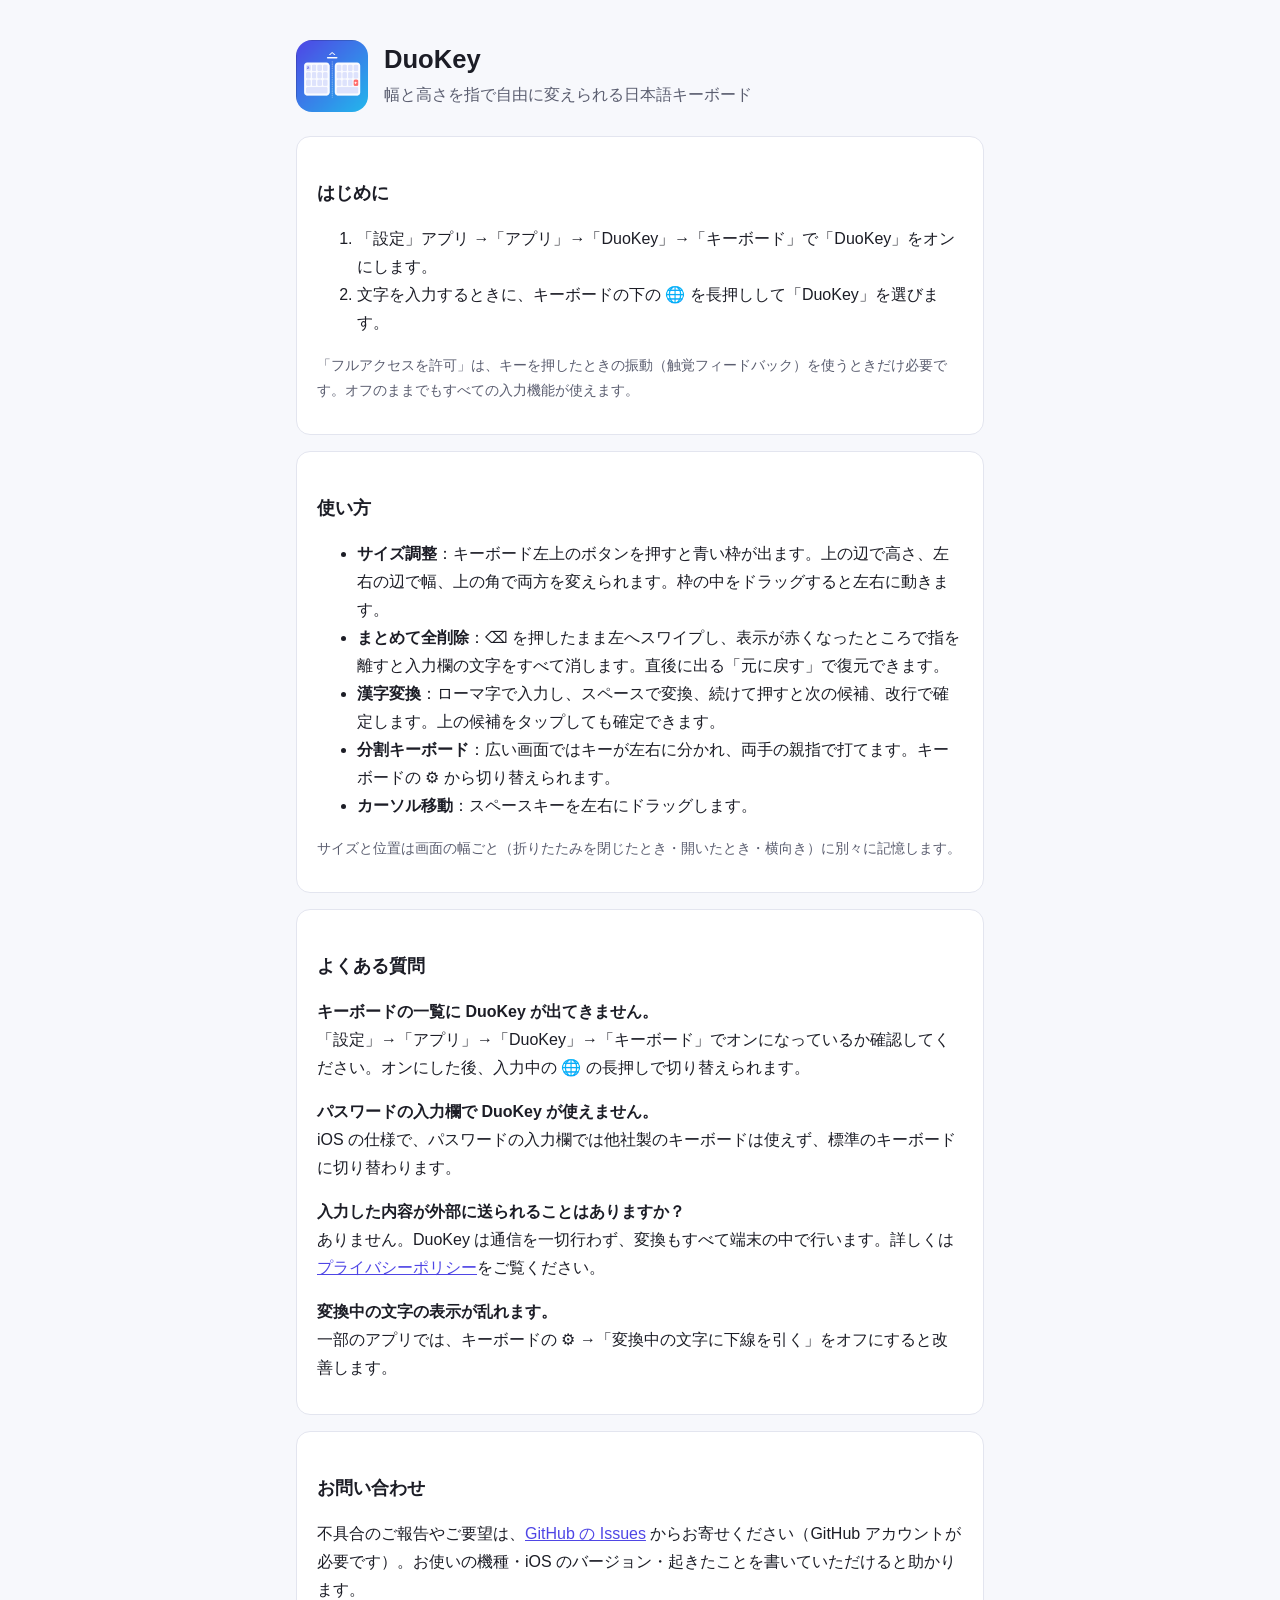
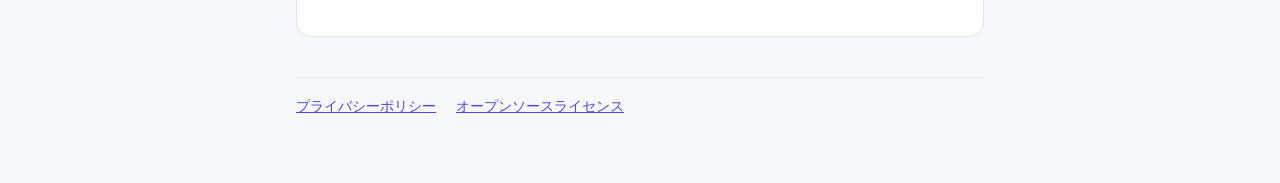
==== index.html @ 8a3907cf "Add DuoKey support, privacy policy and license pages Co-Authored-By: Claude Opus 5.5 <noreply@anthro" ====
<!doctype html>
<html lang="ja">
<head>
  <meta charset="utf-8">
  <meta name="viewport" content="width=device-width, initial-scale=1">
  <title>DuoKey サポート</title>
  <meta name="description" content="幅と高さを指で自由に変えられる日本語キーボード DuoKey のサポートページです。">
  <link rel="stylesheet" href="style.css">
</head>
<body>
<main>
  <header>
    <img src="icon.png" alt="DuoKey のアイコン">
    <div>
      <h1>DuoKey</h1>
      <p class="lead">幅と高さを指で自由に変えられる日本語キーボード</p>
    </div>
  </header>

  <section>
    <h2>はじめに</h2>
    <ol>
      <li>「設定」アプリ →「アプリ」→「DuoKey」→「キーボード」で「DuoKey」をオンにします。</li>
      <li>文字を入力するときに、キーボードの下の 🌐 を長押しして「DuoKey」を選びます。</li>
    </ol>
    <p class="muted">「フルアクセスを許可」は、キーを押したときの振動（触覚フィードバック）を使うときだけ必要です。オフのままでもすべての入力機能が使えます。</p>
  </section>

  <section>
    <h2>使い方</h2>
    <ul>
      <li><strong>サイズ調整</strong>：キーボード左上のボタンを押すと青い枠が出ます。上の辺で高さ、左右の辺で幅、上の角で両方を変えられます。枠の中をドラッグすると左右に動きます。</li>
      <li><strong>まとめて全削除</strong>：⌫ を押したまま左へスワイプし、表示が赤くなったところで指を離すと入力欄の文字をすべて消します。直後に出る「元に戻す」で復元できます。</li>
      <li><strong>漢字変換</strong>：ローマ字で入力し、スペースで変換、続けて押すと次の候補、改行で確定します。上の候補をタップしても確定できます。</li>
      <li><strong>分割キーボード</strong>：広い画面ではキーが左右に分かれ、両手の親指で打てます。キーボードの ⚙︎ から切り替えられます。</li>
      <li><strong>カーソル移動</strong>：スペースキーを左右にドラッグします。</li>
    </ul>
    <p class="muted">サイズと位置は画面の幅ごと（折りたたみを閉じたとき・開いたとき・横向き）に別々に記憶します。</p>
  </section>

  <section>
    <h2>よくある質問</h2>
    <p><strong>キーボードの一覧に DuoKey が出てきません。</strong><br>
    「設定」→「アプリ」→「DuoKey」→「キーボード」でオンになっているか確認してください。オンにした後、入力中の 🌐 の長押しで切り替えられます。</p>
    <p><strong>パスワードの入力欄で DuoKey が使えません。</strong><br>
    iOS の仕様で、パスワードの入力欄では他社製のキーボードは使えず、標準のキーボードに切り替わります。</p>
    <p><strong>入力した内容が外部に送られることはありますか？</strong><br>
    ありません。DuoKey は通信を一切行わず、変換もすべて端末の中で行います。詳しくは<a href="privacy.html">プライバシーポリシー</a>をご覧ください。</p>
    <p><strong>変換中の文字の表示が乱れます。</strong><br>
    一部のアプリでは、キーボードの ⚙︎ →「変換中の文字に下線を引く」をオフにすると改善します。</p>
  </section>

  <section>
    <h2>お問い合わせ</h2>
    <p>不具合のご報告やご要望は、<a href="https://github.com/ohayou0912/duokey-support/issues">GitHub の Issues</a> からお寄せください（GitHub アカウントが必要です）。お使いの機種・iOS のバージョン・起きたことを書いていただけると助かります。</p>
  </section>

  <nav>
    <a href="privacy.html">プライバシーポリシー</a>
    <a href="licenses.html">オープンソースライセンス</a>
  </nav>
</main>
</body>
</html>
---- style.css ----
:root {
  --bg: #f7f8fc;
  --surface: #ffffff;
  --text: #1c1d26;
  --muted: #5b5e70;
  --accent: #4f46e5;
  --line: #e3e5ef;
  color-scheme: light dark;
}

@media (prefers-color-scheme: dark) {
  :root {
    --bg: #111218;
    --surface: #1b1c24;
    --text: #eceef6;
    --muted: #a3a6b8;
    --accent: #8b85ff;
    --line: #2c2e3a;
  }
}

* { box-sizing: border-box; }

body {
  margin: 0;
  background: var(--bg);
  color: var(--text);
  font-family: -apple-system, BlinkMacSystemFont, "Hiragino Sans", "Yu Gothic UI", "Segoe UI", sans-serif;
  line-height: 1.75;
}

main {
  max-width: 720px;
  margin: 0 auto;
  padding: 40px 16px 64px;
}

header {
  display: flex;
  align-items: center;
  gap: 16px;
  margin-bottom: 24px;
}

header img {
  width: 72px;
  height: 72px;
  border-radius: 16px;
}

h1 { font-size: 1.6rem; margin: 0; line-height: 1.3; }
h2 { font-size: 1.15rem; margin: 32px 0 8px; }
p, li { color: var(--text); }
.lead { color: var(--muted); margin: 4px 0 0; }
.muted { color: var(--muted); font-size: 0.9rem; }
a { color: var(--accent); }

section {
  background: var(--surface);
  border: 1px solid var(--line);
  border-radius: 14px;
  padding: 8px 20px 16px;
  margin-top: 16px;
}

nav {
  margin-top: 40px;
  padding-top: 16px;
  border-top: 1px solid var(--line);
  font-size: 0.9rem;
}

nav a { margin-right: 16px; }
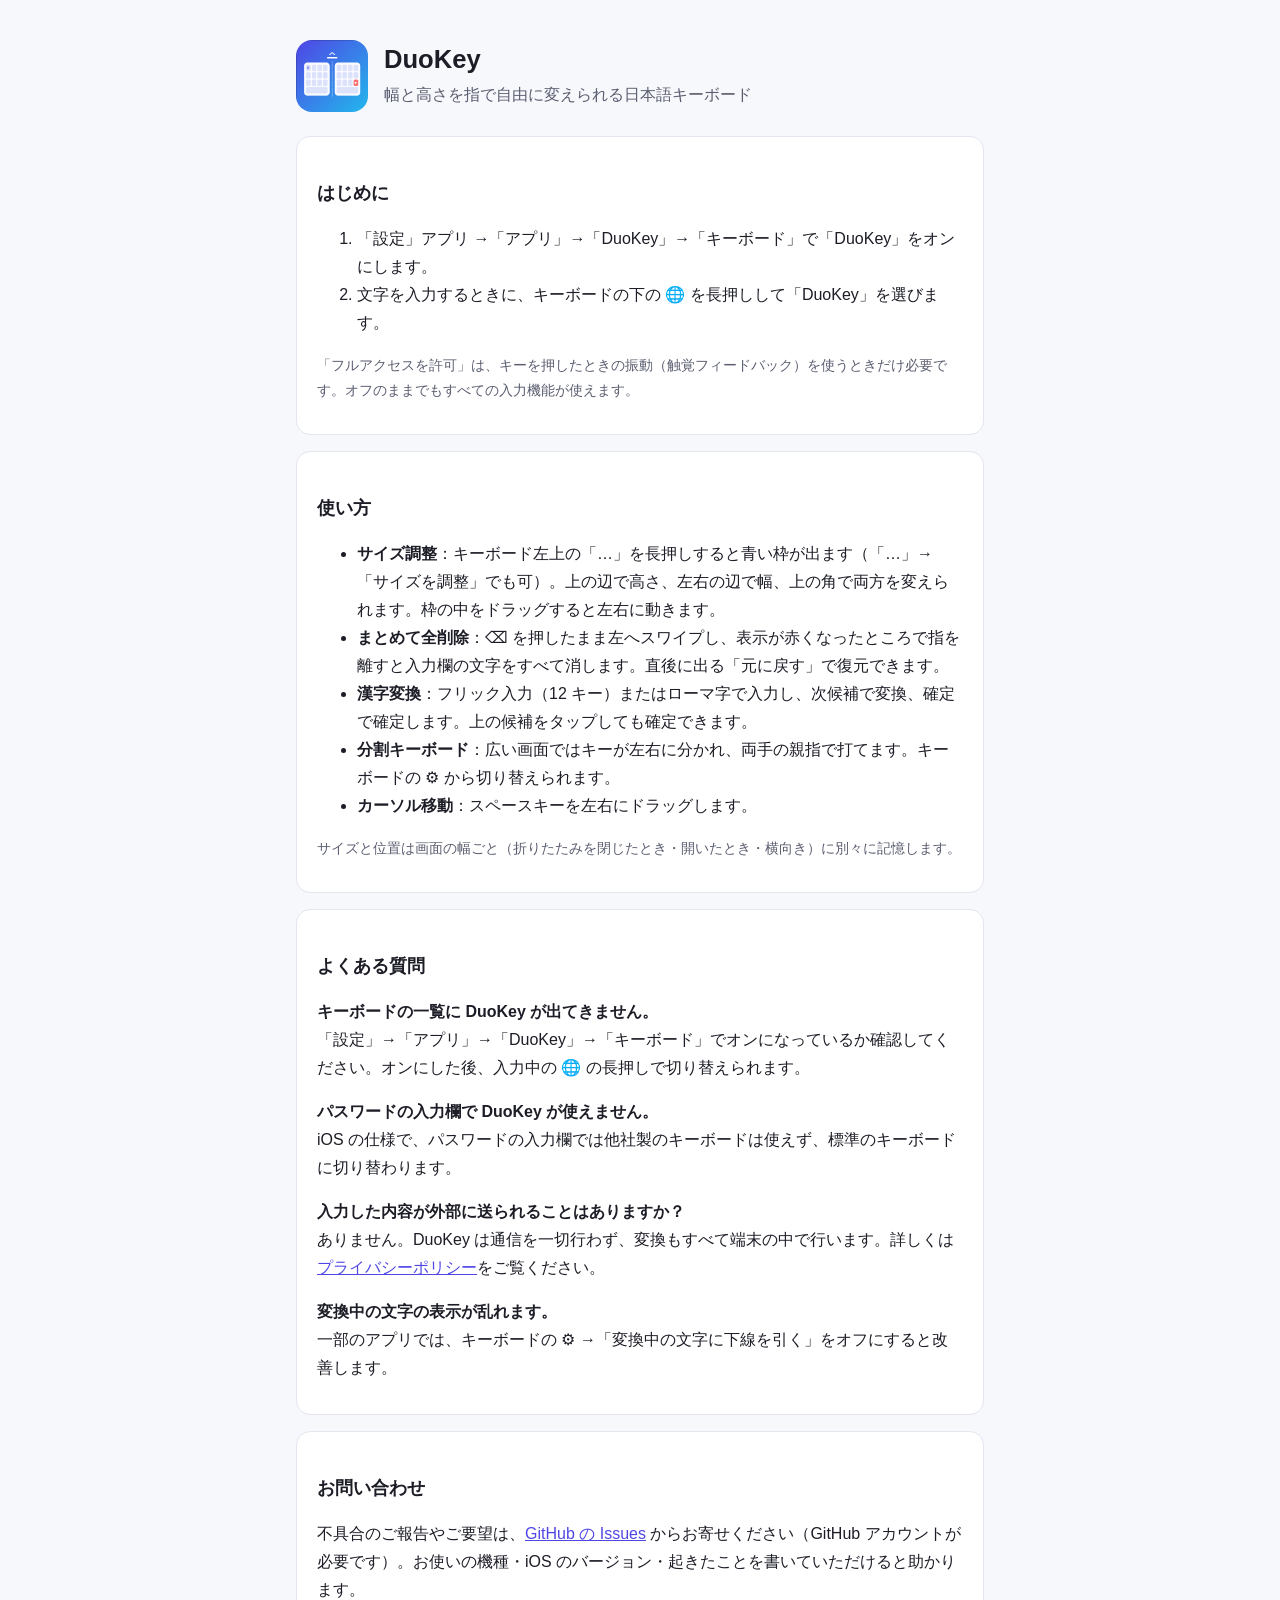
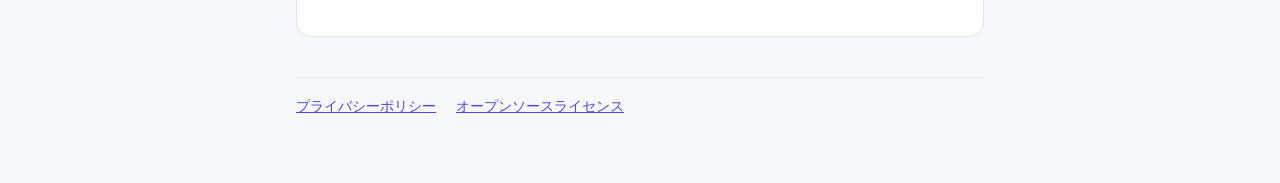
==== commit 35d377fc: "Describe flick input and the new size-adjust entry point Co-Authored-By: Claude Opus 5.5 <noreply@an" ====
--- a/index.html
+++ b/index.html
@@ -29,9 +29,9 @@
   <section>
     <h2>使い方</h2>
     <ul>
-      <li><strong>サイズ調整</strong>：キーボード左上のボタンを押すと青い枠が出ます。上の辺で高さ、左右の辺で幅、上の角で両方を変えられます。枠の中をドラッグすると左右に動きます。</li>
+      <li><strong>サイズ調整</strong>：キーボード左上の「…」を長押しすると青い枠が出ます（「…」→「サイズを調整」でも可）。上の辺で高さ、左右の辺で幅、上の角で両方を変えられます。枠の中をドラッグすると左右に動きます。</li>
       <li><strong>まとめて全削除</strong>：⌫ を押したまま左へスワイプし、表示が赤くなったところで指を離すと入力欄の文字をすべて消します。直後に出る「元に戻す」で復元できます。</li>
-      <li><strong>漢字変換</strong>：ローマ字で入力し、スペースで変換、続けて押すと次の候補、改行で確定します。上の候補をタップしても確定できます。</li>
+      <li><strong>漢字変換</strong>：フリック入力（12 キー）またはローマ字で入力し、次候補で変換、確定で確定します。上の候補をタップしても確定できます。</li>
       <li><strong>分割キーボード</strong>：広い画面ではキーが左右に分かれ、両手の親指で打てます。キーボードの ⚙︎ から切り替えられます。</li>
       <li><strong>カーソル移動</strong>：スペースキーを左右にドラッグします。</li>
     </ul>
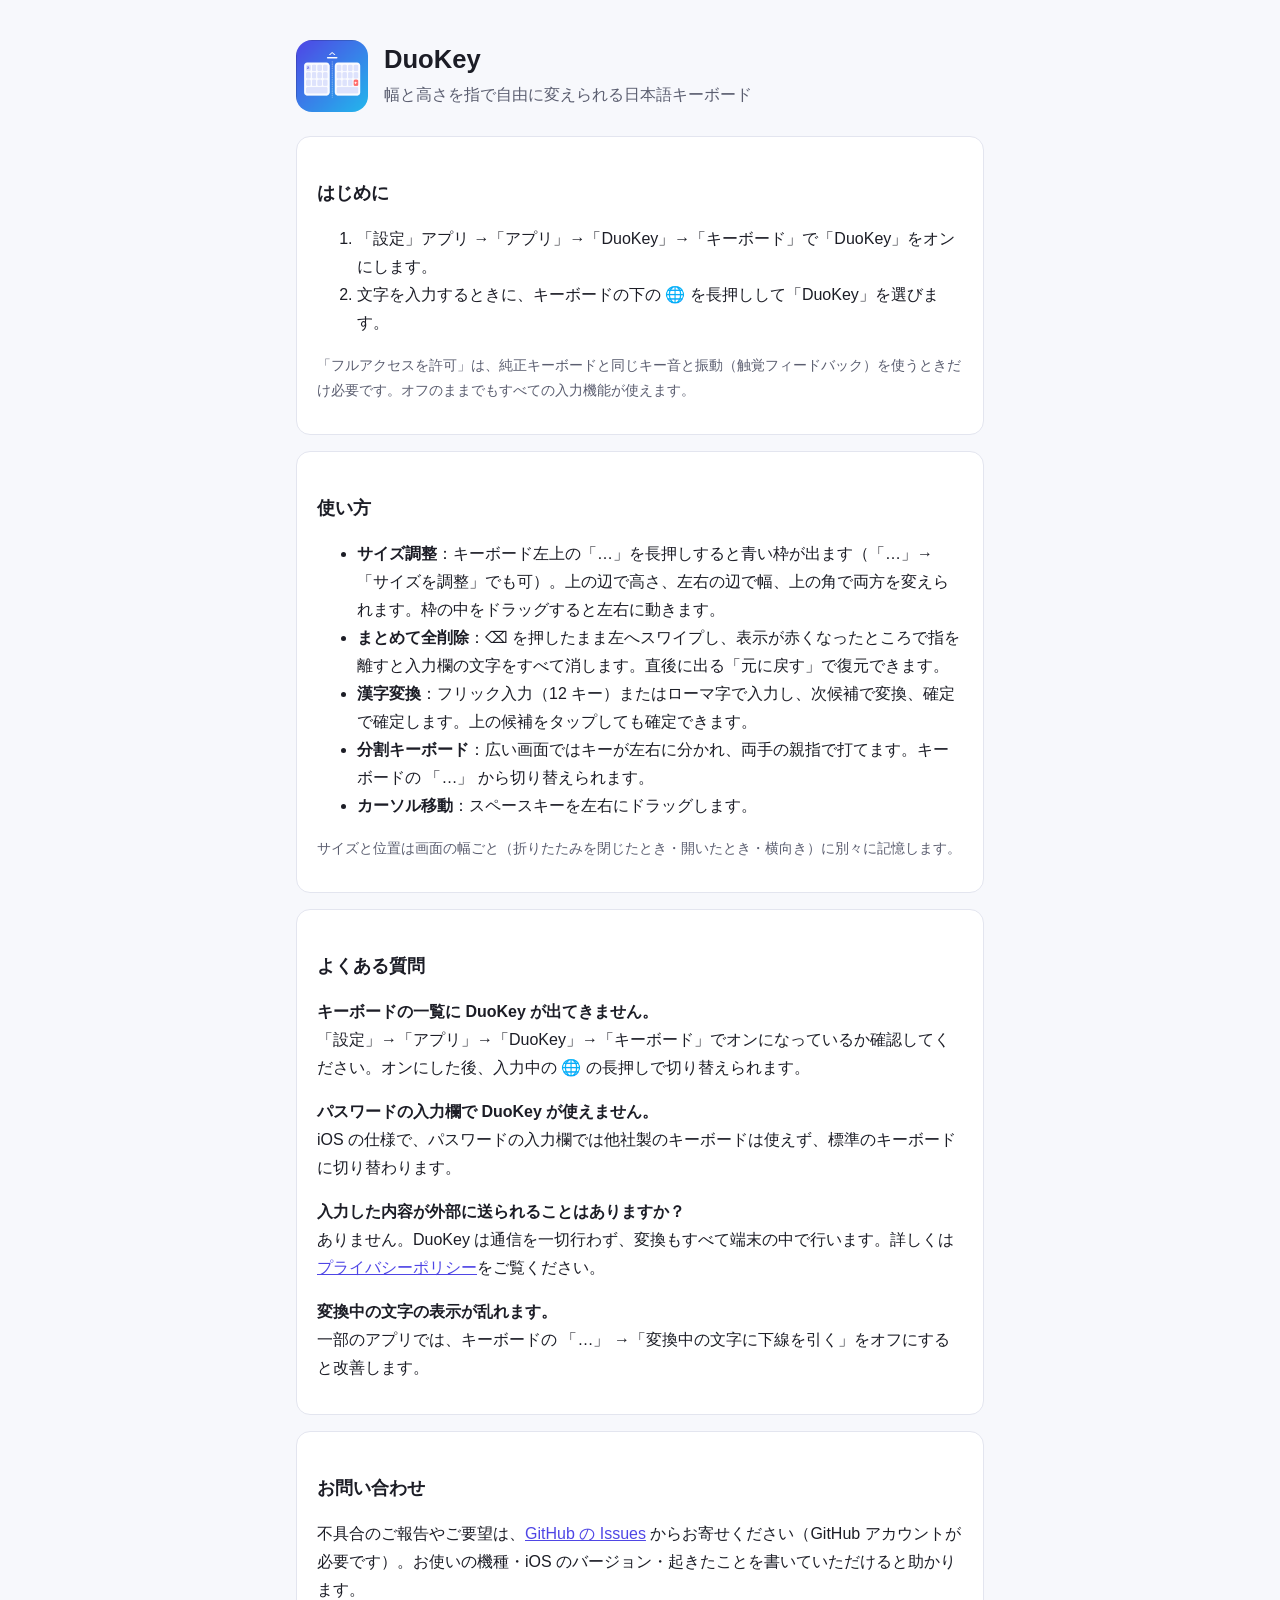
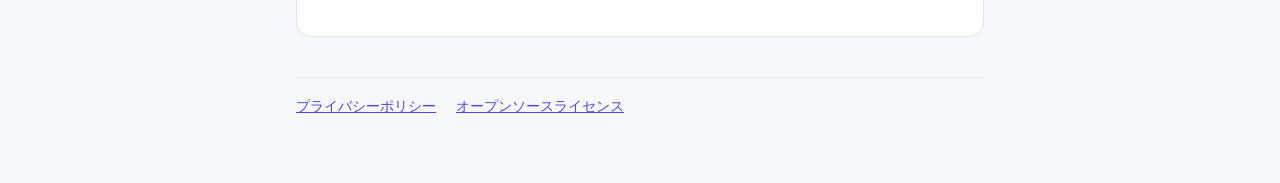
==== commit 970a9217: "Say Full Access is for key sounds and haptics; point to the … menu Co-Authored-By: Claude Opus 5.5 <" ====
--- a/index.html
+++ b/index.html
@@ -23,7 +23,7 @@
       <li>「設定」アプリ →「アプリ」→「DuoKey」→「キーボード」で「DuoKey」をオンにします。</li>
       <li>文字を入力するときに、キーボードの下の 🌐 を長押しして「DuoKey」を選びます。</li>
     </ol>
-    <p class="muted">「フルアクセスを許可」は、キーを押したときの振動（触覚フィードバック）を使うときだけ必要です。オフのままでもすべての入力機能が使えます。</p>
+    <p class="muted">「フルアクセスを許可」は、純正キーボードと同じキー音と振動（触覚フィードバック）を使うときだけ必要です。オフのままでもすべての入力機能が使えます。</p>
   </section>
 
   <section>
@@ -32,7 +32,7 @@
       <li><strong>サイズ調整</strong>：キーボード左上の「…」を長押しすると青い枠が出ます（「…」→「サイズを調整」でも可）。上の辺で高さ、左右の辺で幅、上の角で両方を変えられます。枠の中をドラッグすると左右に動きます。</li>
       <li><strong>まとめて全削除</strong>：⌫ を押したまま左へスワイプし、表示が赤くなったところで指を離すと入力欄の文字をすべて消します。直後に出る「元に戻す」で復元できます。</li>
       <li><strong>漢字変換</strong>：フリック入力（12 キー）またはローマ字で入力し、次候補で変換、確定で確定します。上の候補をタップしても確定できます。</li>
-      <li><strong>分割キーボード</strong>：広い画面ではキーが左右に分かれ、両手の親指で打てます。キーボードの ⚙︎ から切り替えられます。</li>
+      <li><strong>分割キーボード</strong>：広い画面ではキーが左右に分かれ、両手の親指で打てます。キーボードの 「…」 から切り替えられます。</li>
       <li><strong>カーソル移動</strong>：スペースキーを左右にドラッグします。</li>
     </ul>
     <p class="muted">サイズと位置は画面の幅ごと（折りたたみを閉じたとき・開いたとき・横向き）に別々に記憶します。</p>
@@ -47,7 +47,7 @@
     <p><strong>入力した内容が外部に送られることはありますか？</strong><br>
     ありません。DuoKey は通信を一切行わず、変換もすべて端末の中で行います。詳しくは<a href="privacy.html">プライバシーポリシー</a>をご覧ください。</p>
     <p><strong>変換中の文字の表示が乱れます。</strong><br>
-    一部のアプリでは、キーボードの ⚙︎ →「変換中の文字に下線を引く」をオフにすると改善します。</p>
+    一部のアプリでは、キーボードの 「…」 →「変換中の文字に下線を引く」をオフにすると改善します。</p>
   </section>
 
   <section>
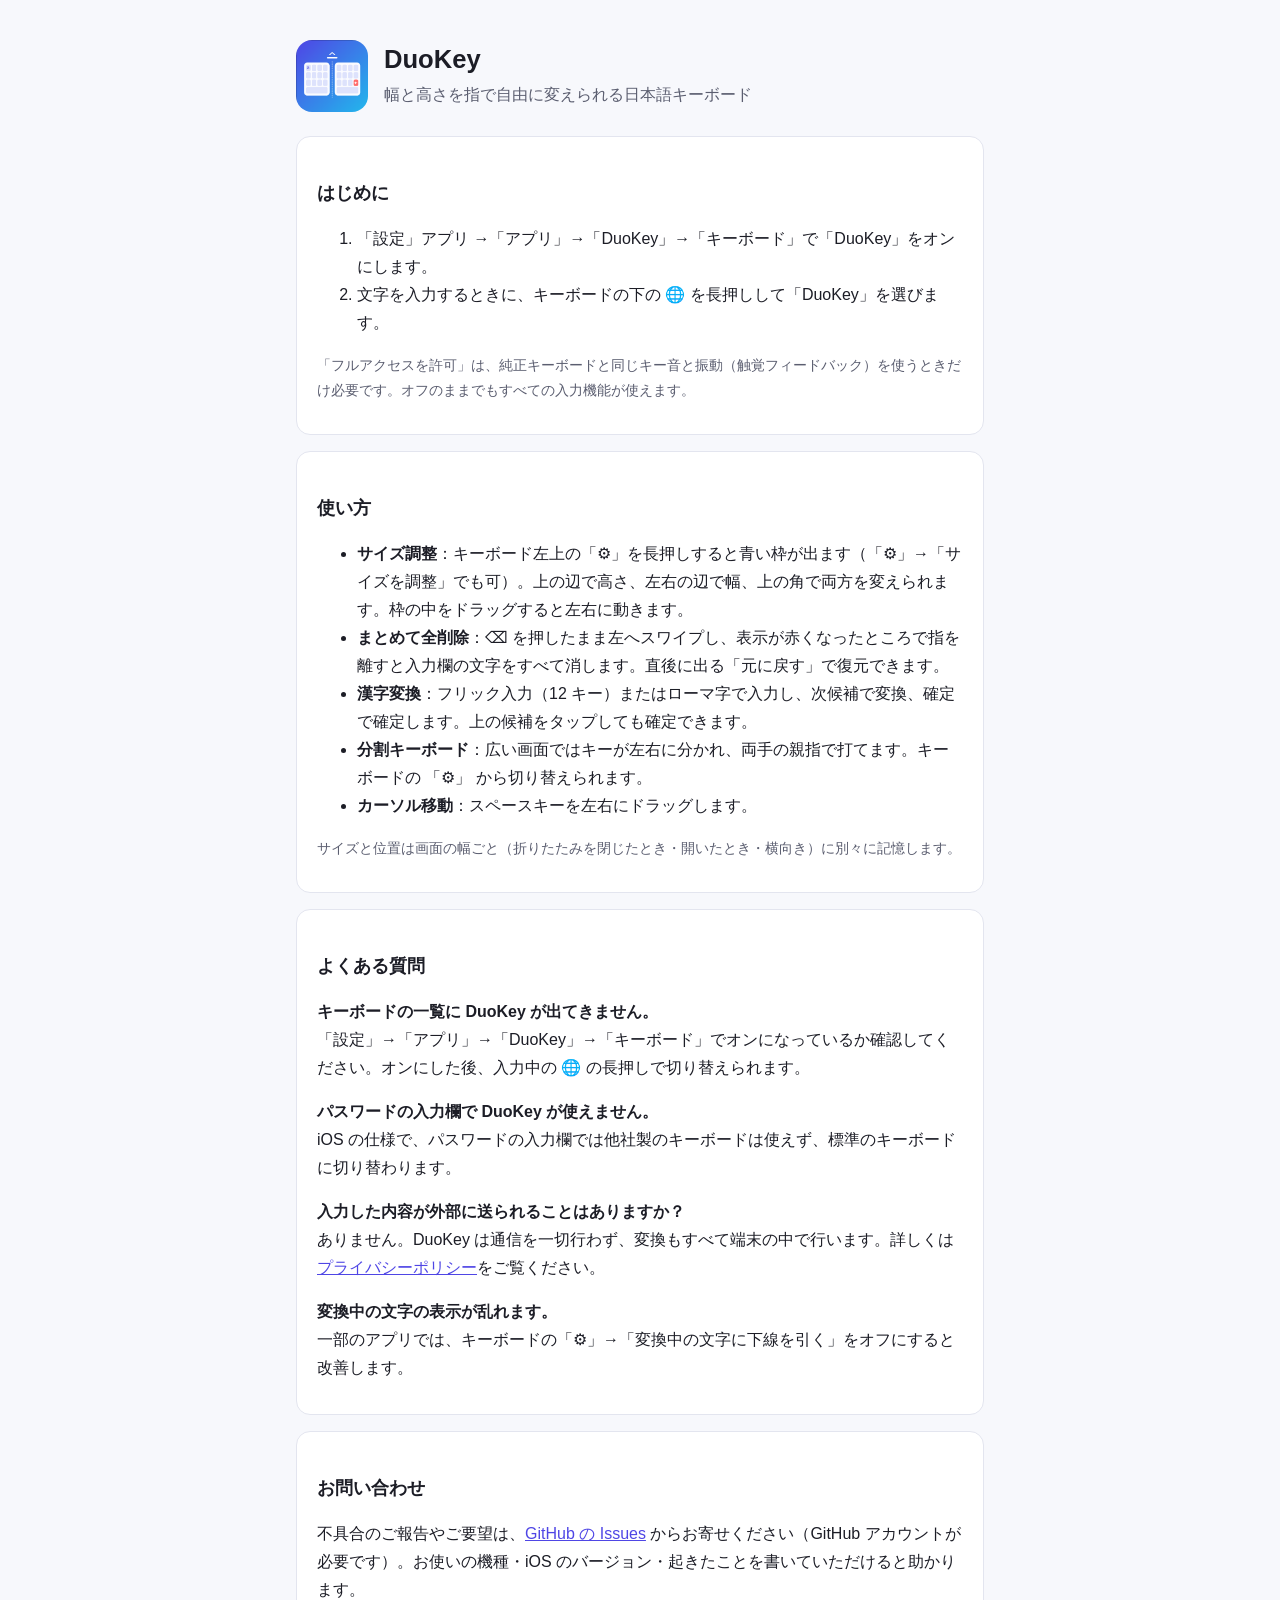
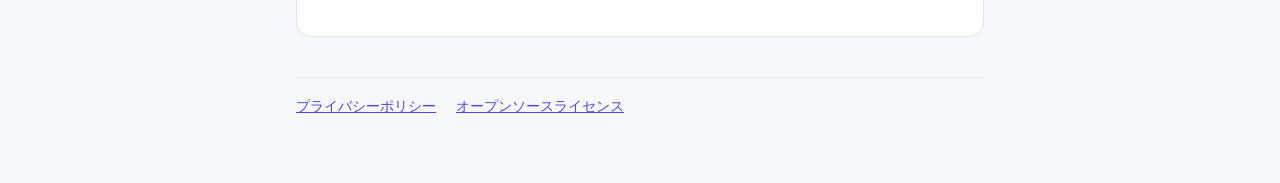
==== commit e683e9b4: "Call the settings button a gear Co-Authored-By: Claude Opus 5.5 <noreply@anthropic.com>" ====
--- a/index.html
+++ b/index.html
@@ -29,10 +29,10 @@
   <section>
     <h2>使い方</h2>
     <ul>
-      <li><strong>サイズ調整</strong>：キーボード左上の「…」を長押しすると青い枠が出ます（「…」→「サイズを調整」でも可）。上の辺で高さ、左右の辺で幅、上の角で両方を変えられます。枠の中をドラッグすると左右に動きます。</li>
+      <li><strong>サイズ調整</strong>：キーボード左上の「⚙︎」を長押しすると青い枠が出ます（「⚙︎」→「サイズを調整」でも可）。上の辺で高さ、左右の辺で幅、上の角で両方を変えられます。枠の中をドラッグすると左右に動きます。</li>
       <li><strong>まとめて全削除</strong>：⌫ を押したまま左へスワイプし、表示が赤くなったところで指を離すと入力欄の文字をすべて消します。直後に出る「元に戻す」で復元できます。</li>
       <li><strong>漢字変換</strong>：フリック入力（12 キー）またはローマ字で入力し、次候補で変換、確定で確定します。上の候補をタップしても確定できます。</li>
-      <li><strong>分割キーボード</strong>：広い画面ではキーが左右に分かれ、両手の親指で打てます。キーボードの 「…」 から切り替えられます。</li>
+      <li><strong>分割キーボード</strong>：広い画面ではキーが左右に分かれ、両手の親指で打てます。キーボードの 「⚙︎」 から切り替えられます。</li>
       <li><strong>カーソル移動</strong>：スペースキーを左右にドラッグします。</li>
     </ul>
     <p class="muted">サイズと位置は画面の幅ごと（折りたたみを閉じたとき・開いたとき・横向き）に別々に記憶します。</p>
@@ -47,7 +47,7 @@
     <p><strong>入力した内容が外部に送られることはありますか？</strong><br>
     ありません。DuoKey は通信を一切行わず、変換もすべて端末の中で行います。詳しくは<a href="privacy.html">プライバシーポリシー</a>をご覧ください。</p>
     <p><strong>変換中の文字の表示が乱れます。</strong><br>
-    一部のアプリでは、キーボードの 「…」 →「変換中の文字に下線を引く」をオフにすると改善します。</p>
+    一部のアプリでは、キーボードの「⚙︎」→「変換中の文字に下線を引く」をオフにすると改善します。</p>
   </section>
 
   <section>
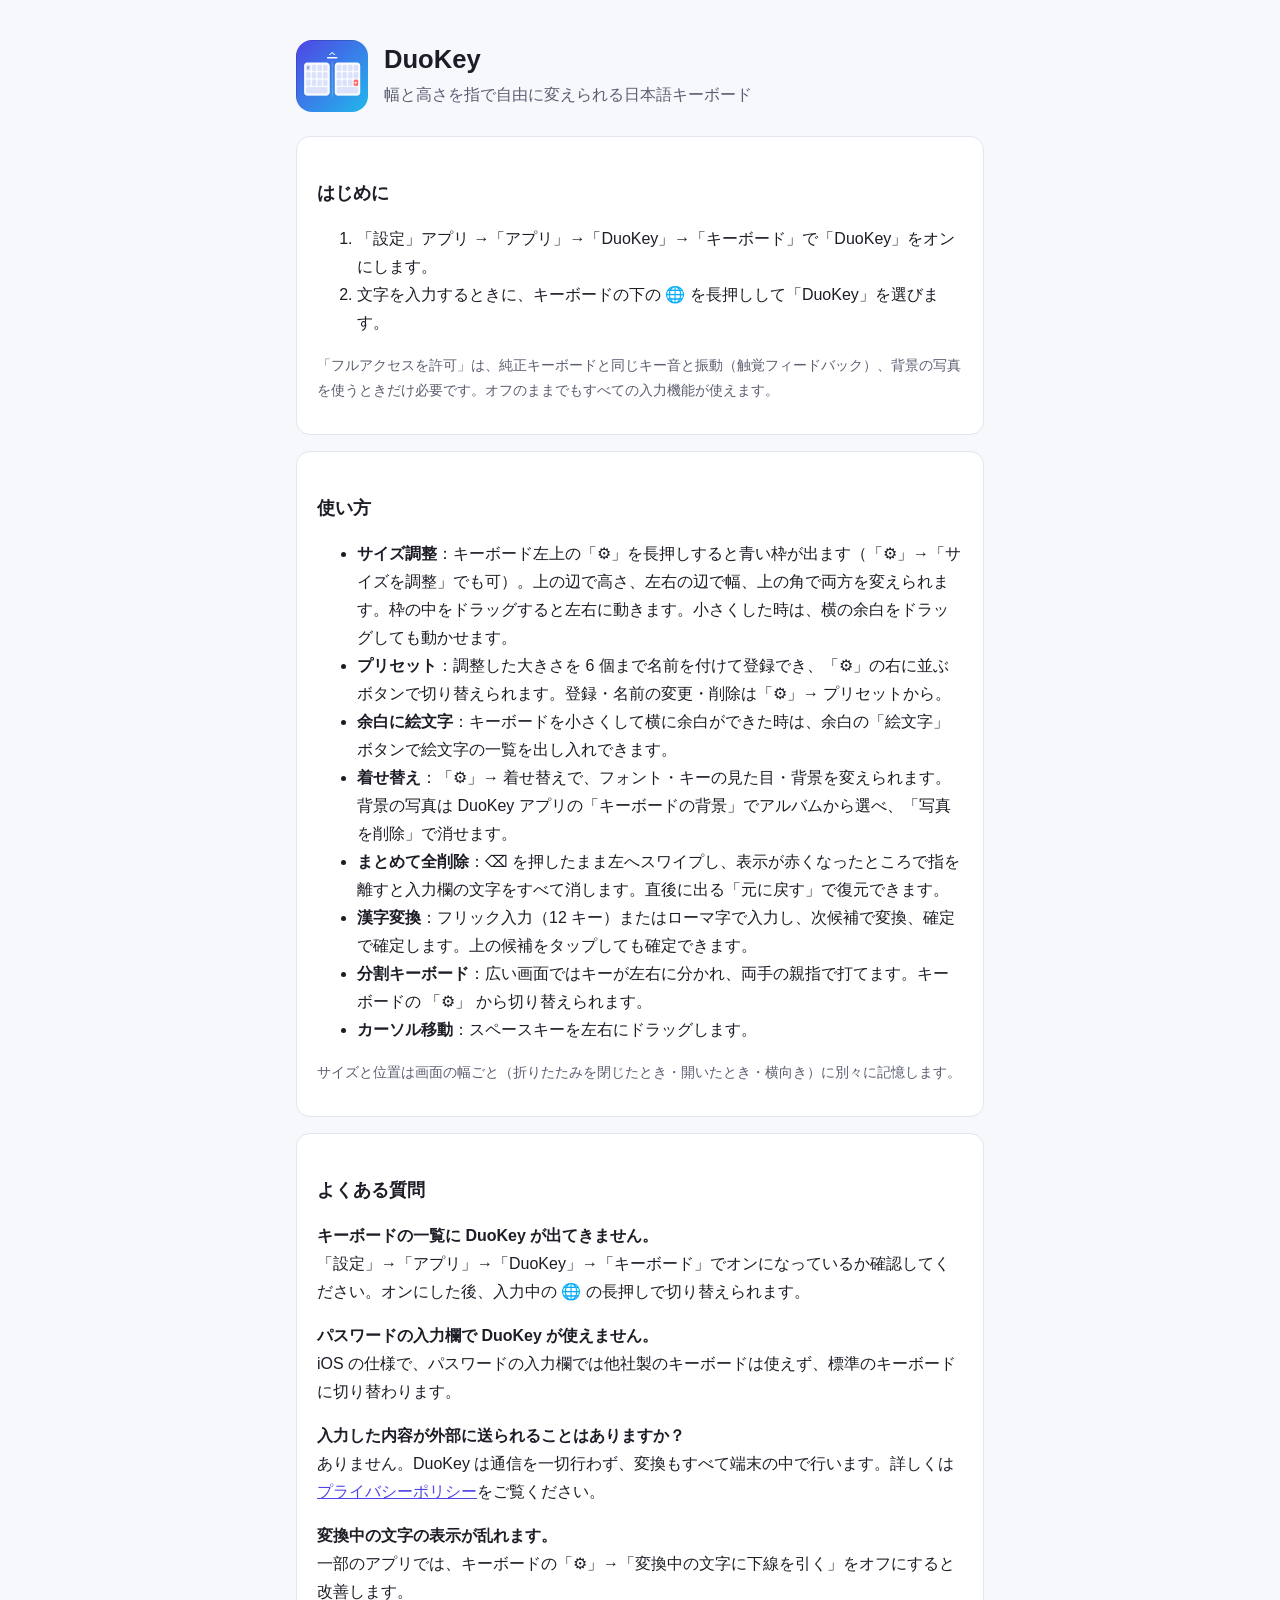
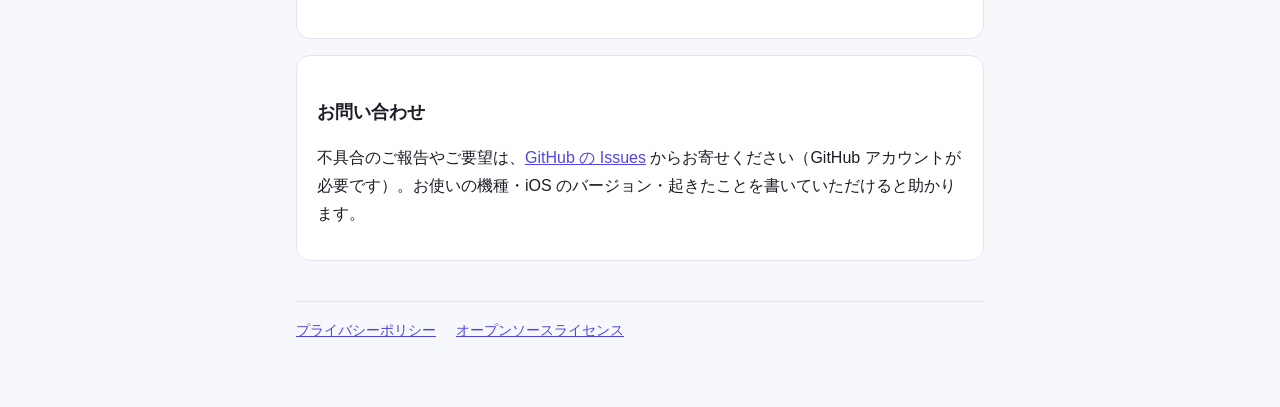
==== commit 3f347b31: "Describe presets, the emoji margin and background photos picked in the app Co-Authored-By: Claude Op" ====
--- a/index.html
+++ b/index.html
@@ -23,13 +23,16 @@
       <li>「設定」アプリ →「アプリ」→「DuoKey」→「キーボード」で「DuoKey」をオンにします。</li>
       <li>文字を入力するときに、キーボードの下の 🌐 を長押しして「DuoKey」を選びます。</li>
     </ol>
-    <p class="muted">「フルアクセスを許可」は、純正キーボードと同じキー音と振動（触覚フィードバック）を使うときだけ必要です。オフのままでもすべての入力機能が使えます。</p>
+    <p class="muted">「フルアクセスを許可」は、純正キーボードと同じキー音と振動（触覚フィードバック）、背景の写真を使うときだけ必要です。オフのままでもすべての入力機能が使えます。</p>
   </section>
 
   <section>
     <h2>使い方</h2>
     <ul>
-      <li><strong>サイズ調整</strong>：キーボード左上の「⚙︎」を長押しすると青い枠が出ます（「⚙︎」→「サイズを調整」でも可）。上の辺で高さ、左右の辺で幅、上の角で両方を変えられます。枠の中をドラッグすると左右に動きます。</li>
+      <li><strong>サイズ調整</strong>：キーボード左上の「⚙︎」を長押しすると青い枠が出ます（「⚙︎」→「サイズを調整」でも可）。上の辺で高さ、左右の辺で幅、上の角で両方を変えられます。枠の中をドラッグすると左右に動きます。小さくした時は、横の余白をドラッグしても動かせます。</li>
+      <li><strong>プリセット</strong>：調整した大きさを 6 個まで名前を付けて登録でき、「⚙︎」の右に並ぶボタンで切り替えられます。登録・名前の変更・削除は「⚙︎」→ プリセットから。</li>
+      <li><strong>余白に絵文字</strong>：キーボードを小さくして横に余白ができた時は、余白の「絵文字」ボタンで絵文字の一覧を出し入れできます。</li>
+      <li><strong>着せ替え</strong>：「⚙︎」→ 着せ替えで、フォント・キーの見た目・背景を変えられます。背景の写真は DuoKey アプリの「キーボードの背景」でアルバムから選べ、「写真を削除」で消せます。</li>
       <li><strong>まとめて全削除</strong>：⌫ を押したまま左へスワイプし、表示が赤くなったところで指を離すと入力欄の文字をすべて消します。直後に出る「元に戻す」で復元できます。</li>
       <li><strong>漢字変換</strong>：フリック入力（12 キー）またはローマ字で入力し、次候補で変換、確定で確定します。上の候補をタップしても確定できます。</li>
       <li><strong>分割キーボード</strong>：広い画面ではキーが左右に分かれ、両手の親指で打てます。キーボードの 「⚙︎」 から切り替えられます。</li>
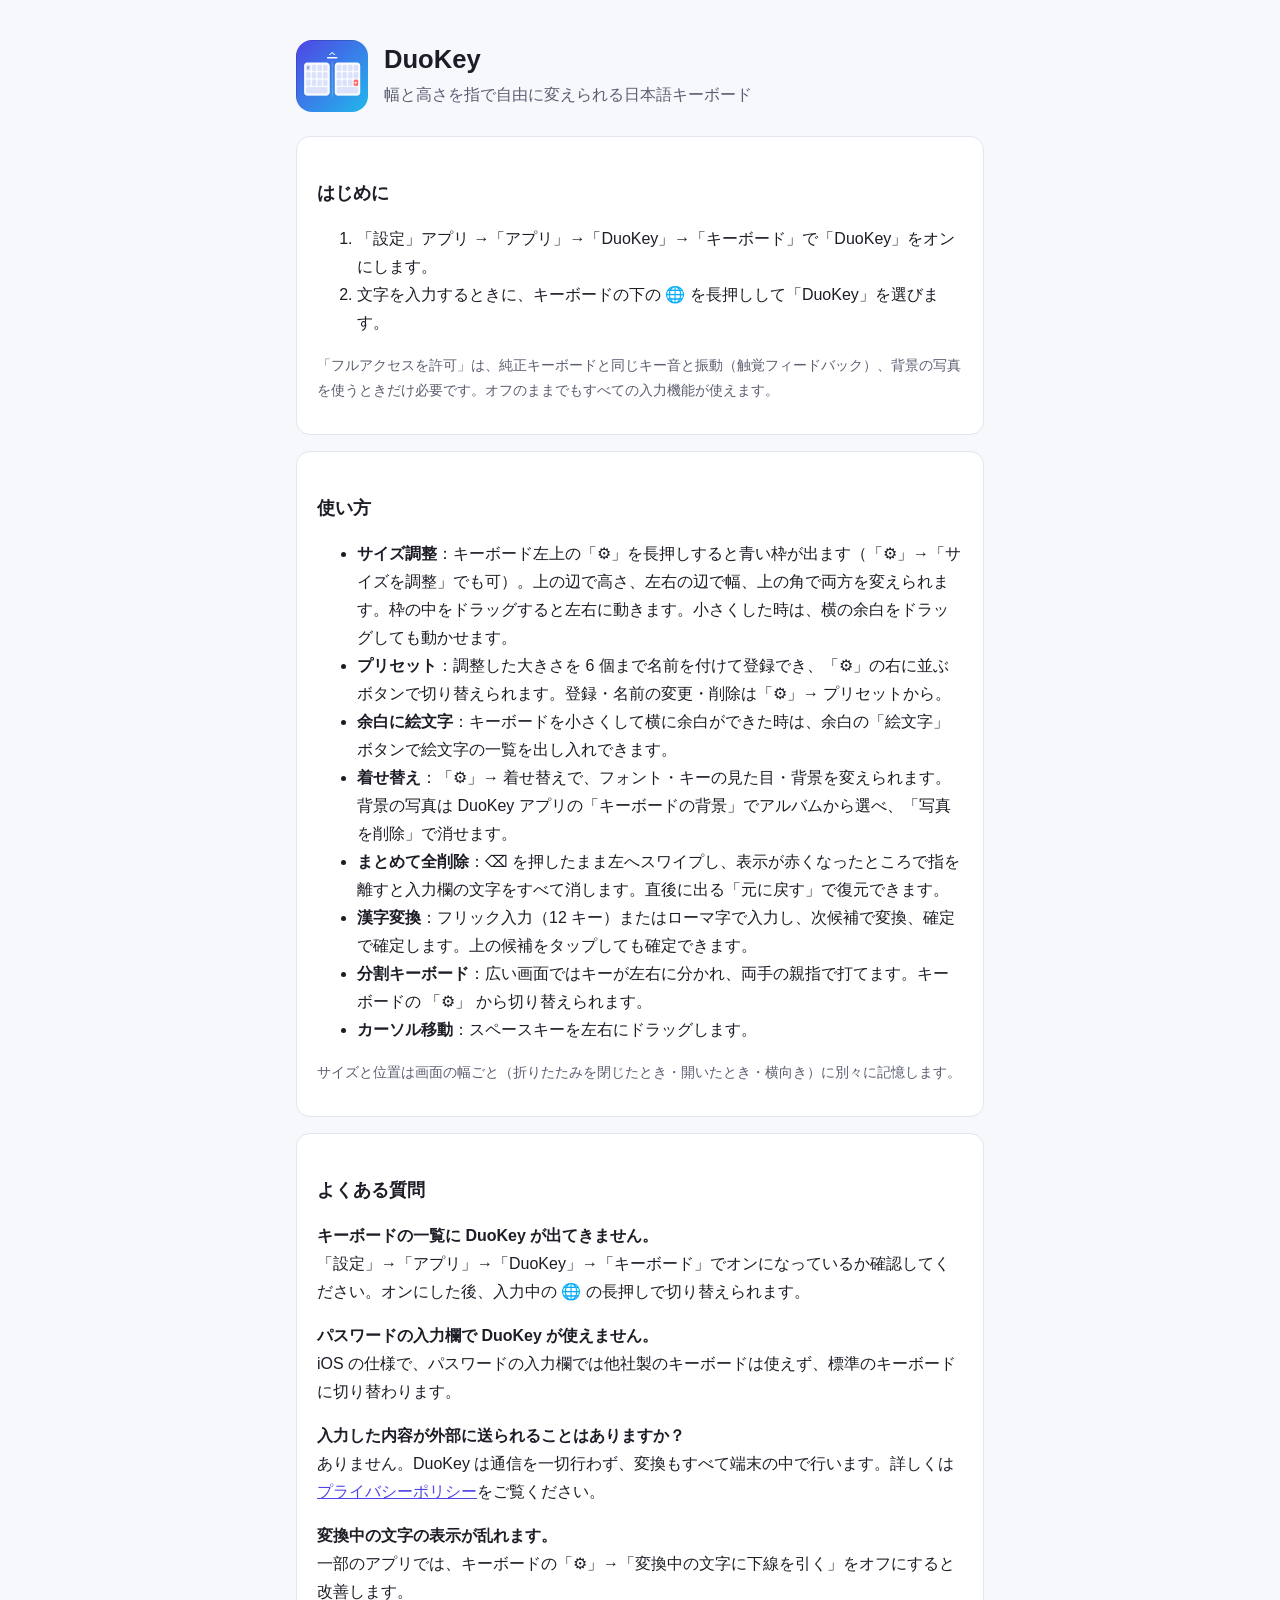
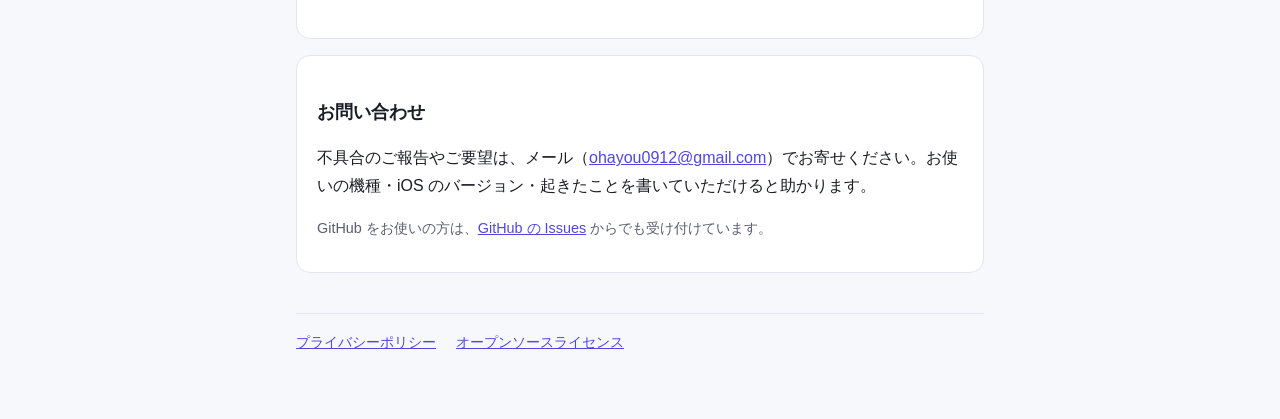
==== commit 11400f98: "Take support requests by email at ohayou0912@gmail.com Co-Authored-By: Claude Opus 5.5 <noreply@anth" ====
--- a/index.html
+++ b/index.html
@@ -55,7 +55,8 @@
 
   <section>
     <h2>お問い合わせ</h2>
-    <p>不具合のご報告やご要望は、<a href="https://github.com/ohayou0912/duokey-support/issues">GitHub の Issues</a> からお寄せください（GitHub アカウントが必要です）。お使いの機種・iOS のバージョン・起きたことを書いていただけると助かります。</p>
+    <p>不具合のご報告やご要望は、メール（<a href="mailto:ohayou0912@gmail.com?subject=DuoKey">ohayou0912@gmail.com</a>）でお寄せください。お使いの機種・iOS のバージョン・起きたことを書いていただけると助かります。</p>
+    <p class="muted">GitHub をお使いの方は、<a href="https://github.com/ohayou0912/duokey-support/issues">GitHub の Issues</a> からでも受け付けています。</p>
   </section>
 
   <nav>
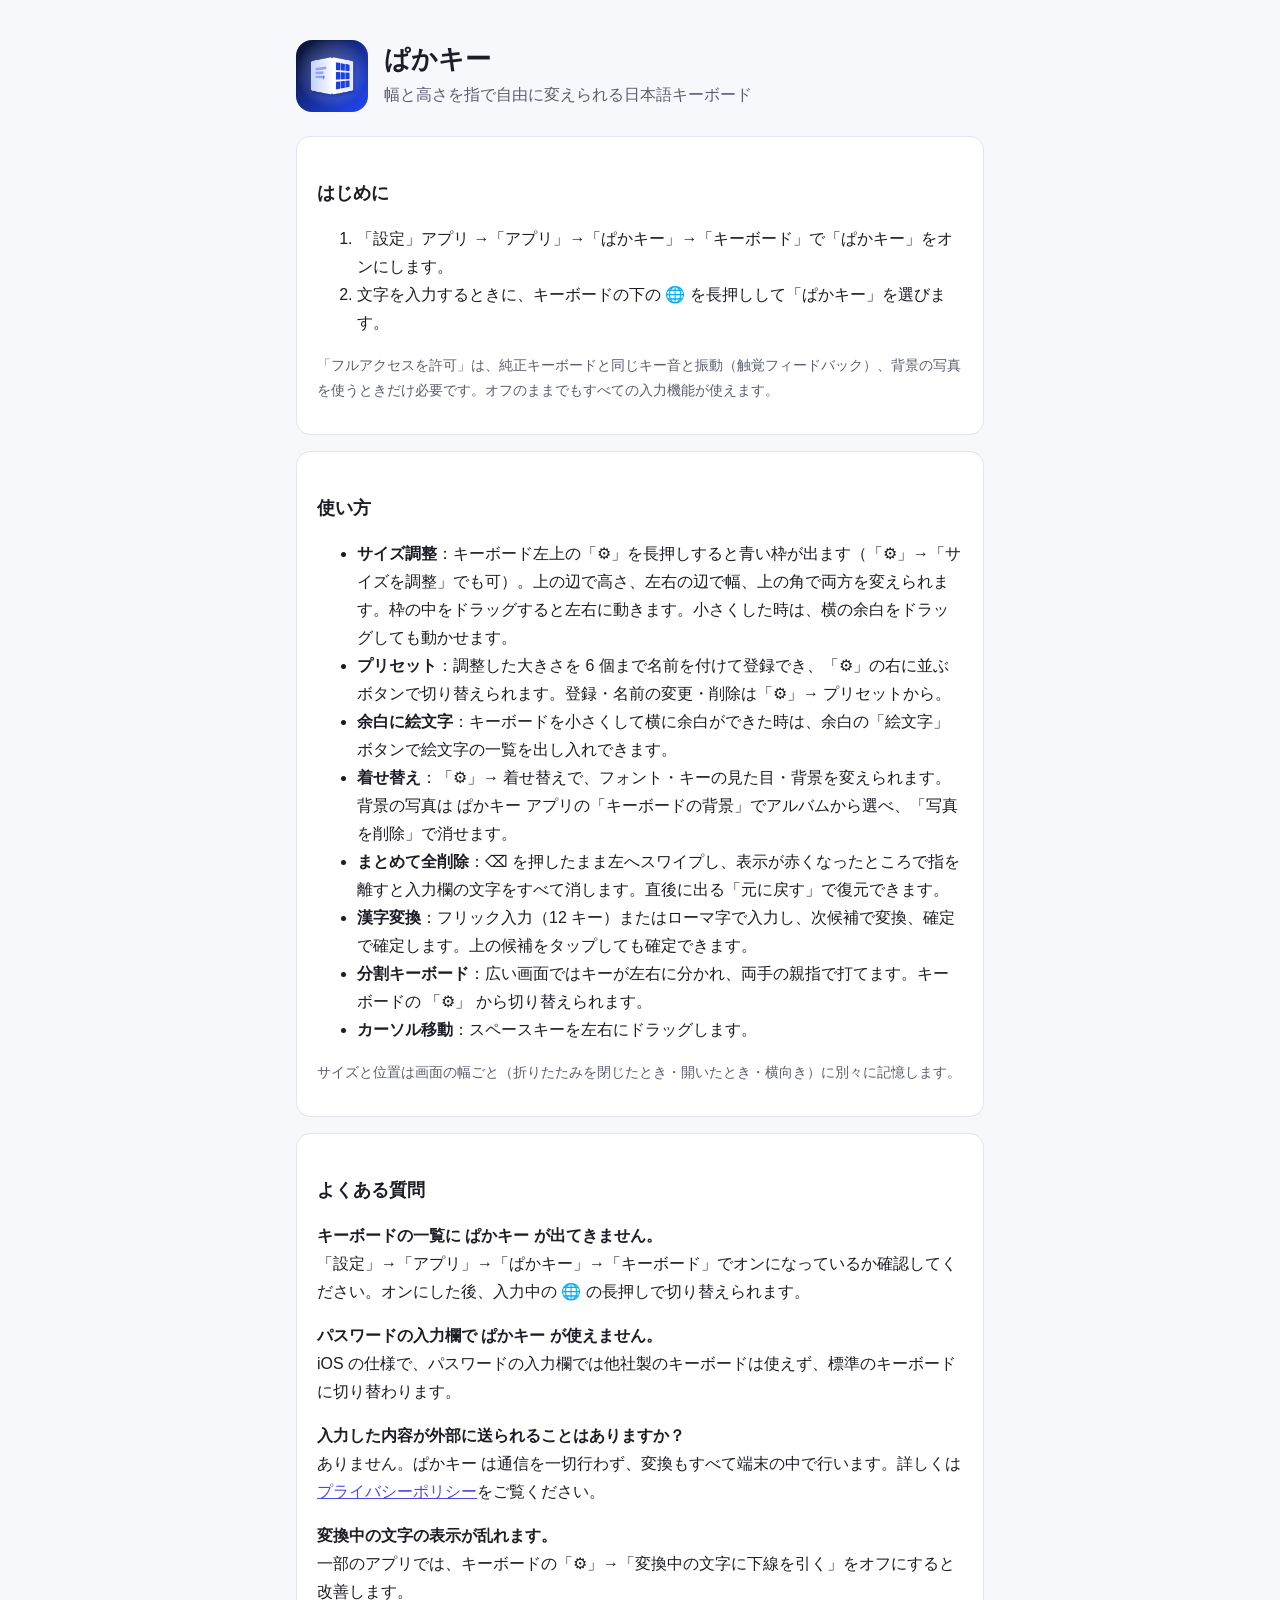
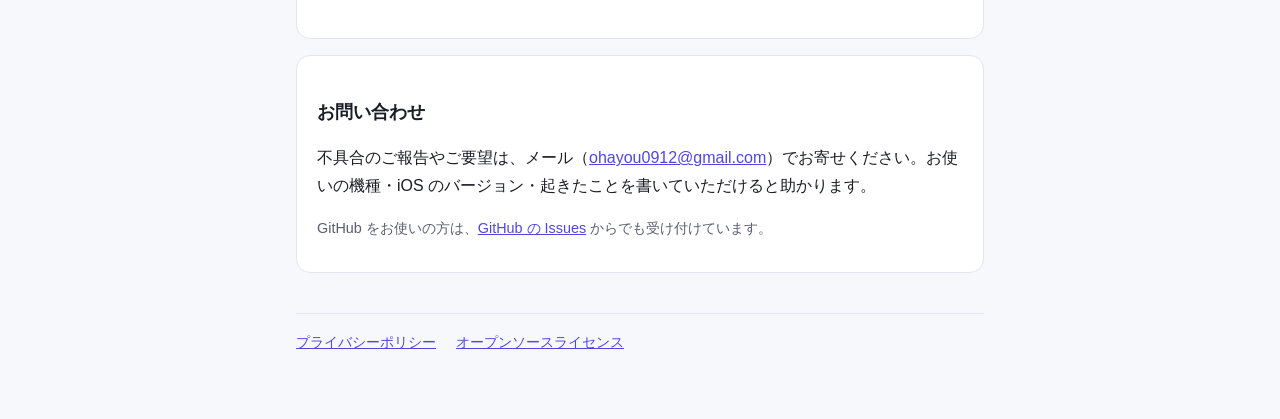
==== commit 3416e2cd: "Rename DuoKey to ぱかキー and use the new icon App Review rejected the name DuoKey under 5.2.5: Duo is c" ====
--- a/index.html
+++ b/index.html
@@ -3,16 +3,16 @@
 <head>
   <meta charset="utf-8">
   <meta name="viewport" content="width=device-width, initial-scale=1">
-  <title>DuoKey サポート</title>
-  <meta name="description" content="幅と高さを指で自由に変えられる日本語キーボード DuoKey のサポートページです。">
+  <title>ぱかキー サポート</title>
+  <meta name="description" content="幅と高さを指で自由に変えられる日本語キーボード ぱかキー のサポートページです。">
   <link rel="stylesheet" href="style.css">
 </head>
 <body>
 <main>
   <header>
-    <img src="icon.png" alt="DuoKey のアイコン">
+    <img src="icon.png" alt="ぱかキー のアイコン">
     <div>
-      <h1>DuoKey</h1>
+      <h1>ぱかキー</h1>
       <p class="lead">幅と高さを指で自由に変えられる日本語キーボード</p>
     </div>
   </header>
@@ -20,8 +20,8 @@
   <section>
     <h2>はじめに</h2>
     <ol>
-      <li>「設定」アプリ →「アプリ」→「DuoKey」→「キーボード」で「DuoKey」をオンにします。</li>
-      <li>文字を入力するときに、キーボードの下の 🌐 を長押しして「DuoKey」を選びます。</li>
+      <li>「設定」アプリ →「アプリ」→「ぱかキー」→「キーボード」で「ぱかキー」をオンにします。</li>
+      <li>文字を入力するときに、キーボードの下の 🌐 を長押しして「ぱかキー」を選びます。</li>
     </ol>
     <p class="muted">「フルアクセスを許可」は、純正キーボードと同じキー音と振動（触覚フィードバック）、背景の写真を使うときだけ必要です。オフのままでもすべての入力機能が使えます。</p>
   </section>
@@ -32,7 +32,7 @@
       <li><strong>サイズ調整</strong>：キーボード左上の「⚙︎」を長押しすると青い枠が出ます（「⚙︎」→「サイズを調整」でも可）。上の辺で高さ、左右の辺で幅、上の角で両方を変えられます。枠の中をドラッグすると左右に動きます。小さくした時は、横の余白をドラッグしても動かせます。</li>
       <li><strong>プリセット</strong>：調整した大きさを 6 個まで名前を付けて登録でき、「⚙︎」の右に並ぶボタンで切り替えられます。登録・名前の変更・削除は「⚙︎」→ プリセットから。</li>
       <li><strong>余白に絵文字</strong>：キーボードを小さくして横に余白ができた時は、余白の「絵文字」ボタンで絵文字の一覧を出し入れできます。</li>
-      <li><strong>着せ替え</strong>：「⚙︎」→ 着せ替えで、フォント・キーの見た目・背景を変えられます。背景の写真は DuoKey アプリの「キーボードの背景」でアルバムから選べ、「写真を削除」で消せます。</li>
+      <li><strong>着せ替え</strong>：「⚙︎」→ 着せ替えで、フォント・キーの見た目・背景を変えられます。背景の写真は ぱかキー アプリの「キーボードの背景」でアルバムから選べ、「写真を削除」で消せます。</li>
       <li><strong>まとめて全削除</strong>：⌫ を押したまま左へスワイプし、表示が赤くなったところで指を離すと入力欄の文字をすべて消します。直後に出る「元に戻す」で復元できます。</li>
       <li><strong>漢字変換</strong>：フリック入力（12 キー）またはローマ字で入力し、次候補で変換、確定で確定します。上の候補をタップしても確定できます。</li>
       <li><strong>分割キーボード</strong>：広い画面ではキーが左右に分かれ、両手の親指で打てます。キーボードの 「⚙︎」 から切り替えられます。</li>
@@ -43,19 +43,19 @@
 
   <section>
     <h2>よくある質問</h2>
-    <p><strong>キーボードの一覧に DuoKey が出てきません。</strong><br>
-    「設定」→「アプリ」→「DuoKey」→「キーボード」でオンになっているか確認してください。オンにした後、入力中の 🌐 の長押しで切り替えられます。</p>
-    <p><strong>パスワードの入力欄で DuoKey が使えません。</strong><br>
+    <p><strong>キーボードの一覧に ぱかキー が出てきません。</strong><br>
+    「設定」→「アプリ」→「ぱかキー」→「キーボード」でオンになっているか確認してください。オンにした後、入力中の 🌐 の長押しで切り替えられます。</p>
+    <p><strong>パスワードの入力欄で ぱかキー が使えません。</strong><br>
     iOS の仕様で、パスワードの入力欄では他社製のキーボードは使えず、標準のキーボードに切り替わります。</p>
     <p><strong>入力した内容が外部に送られることはありますか？</strong><br>
-    ありません。DuoKey は通信を一切行わず、変換もすべて端末の中で行います。詳しくは<a href="privacy.html">プライバシーポリシー</a>をご覧ください。</p>
+    ありません。ぱかキー は通信を一切行わず、変換もすべて端末の中で行います。詳しくは<a href="privacy.html">プライバシーポリシー</a>をご覧ください。</p>
     <p><strong>変換中の文字の表示が乱れます。</strong><br>
     一部のアプリでは、キーボードの「⚙︎」→「変換中の文字に下線を引く」をオフにすると改善します。</p>
   </section>
 
   <section>
     <h2>お問い合わせ</h2>
-    <p>不具合のご報告やご要望は、メール（<a href="mailto:ohayou0912@gmail.com?subject=DuoKey">ohayou0912@gmail.com</a>）でお寄せください。お使いの機種・iOS のバージョン・起きたことを書いていただけると助かります。</p>
+    <p>不具合のご報告やご要望は、メール（<a href="mailto:ohayou0912@gmail.com?subject=%E3%81%B1%E3%81%8B%E3%82%AD%E3%83%BC">ohayou0912@gmail.com</a>）でお寄せください。お使いの機種・iOS のバージョン・起きたことを書いていただけると助かります。</p>
     <p class="muted">GitHub をお使いの方は、<a href="https://github.com/ohayou0912/duokey-support/issues">GitHub の Issues</a> からでも受け付けています。</p>
   </section>
 
